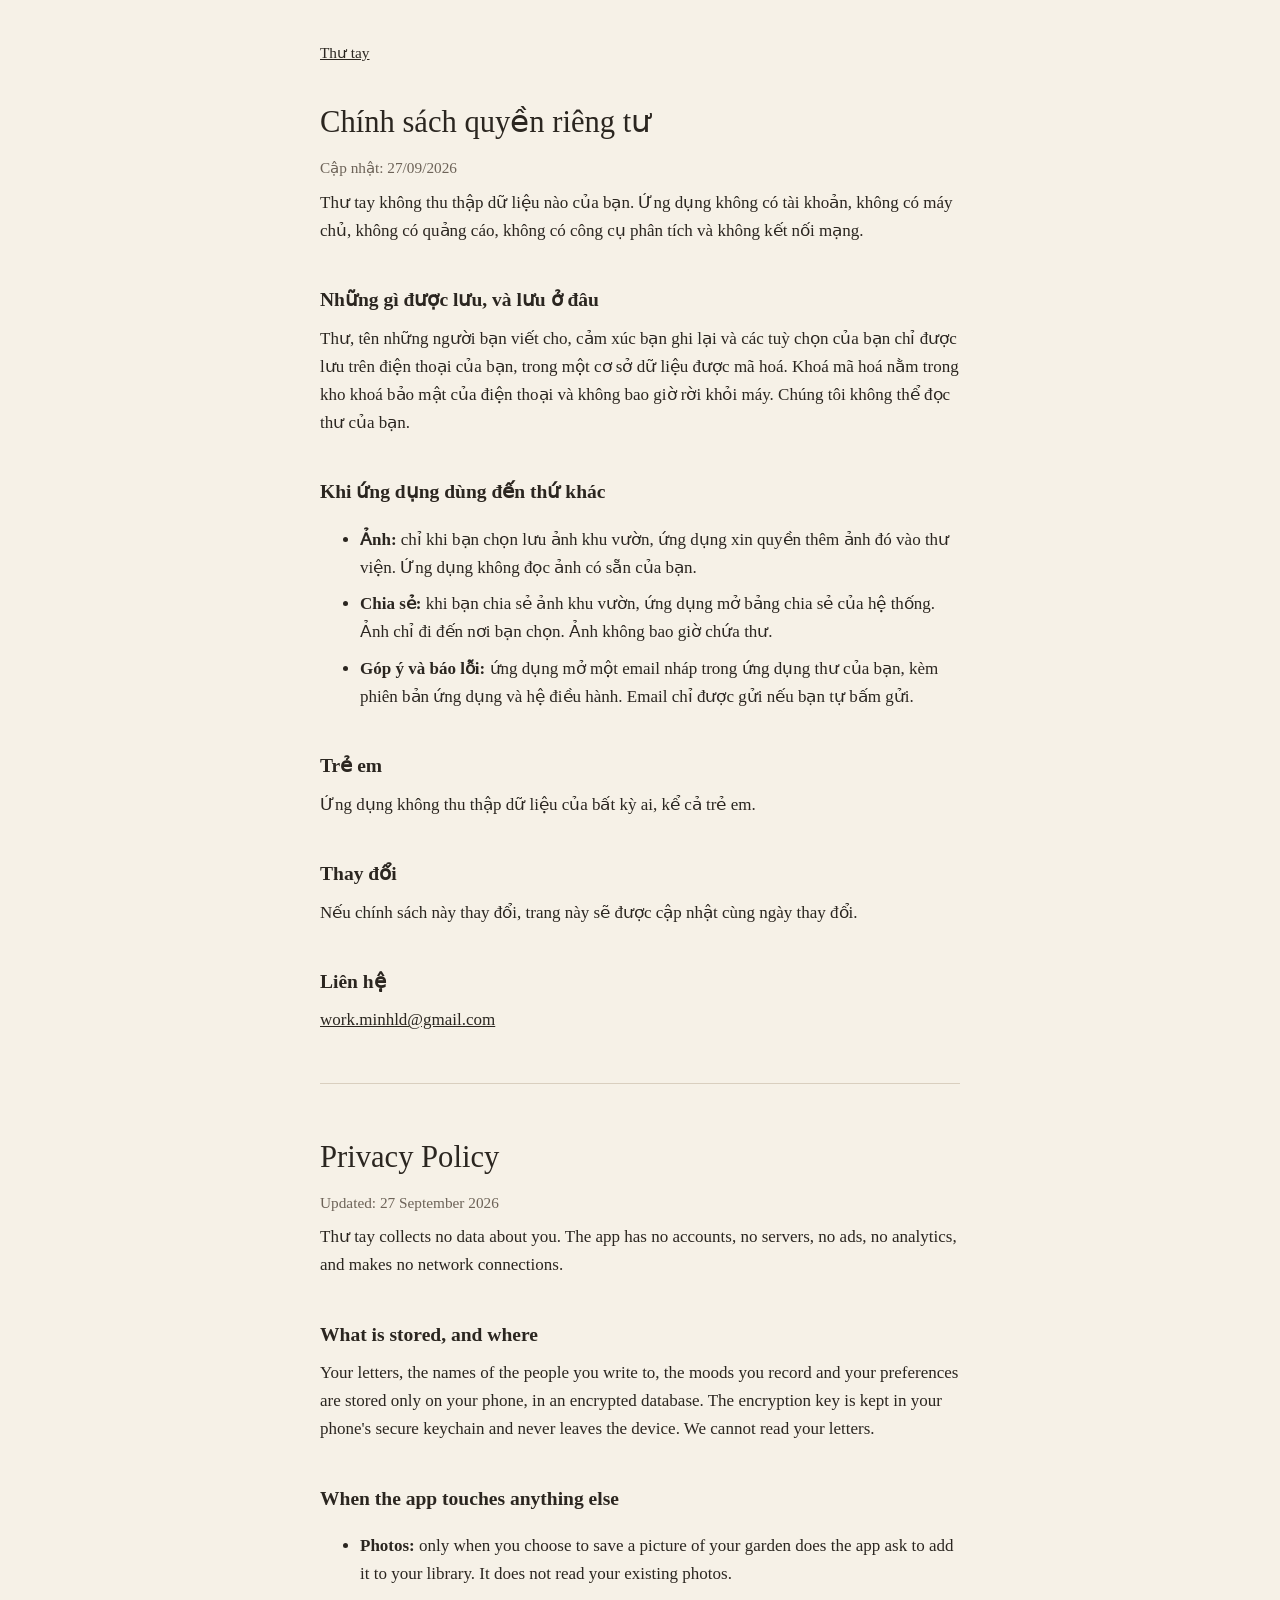
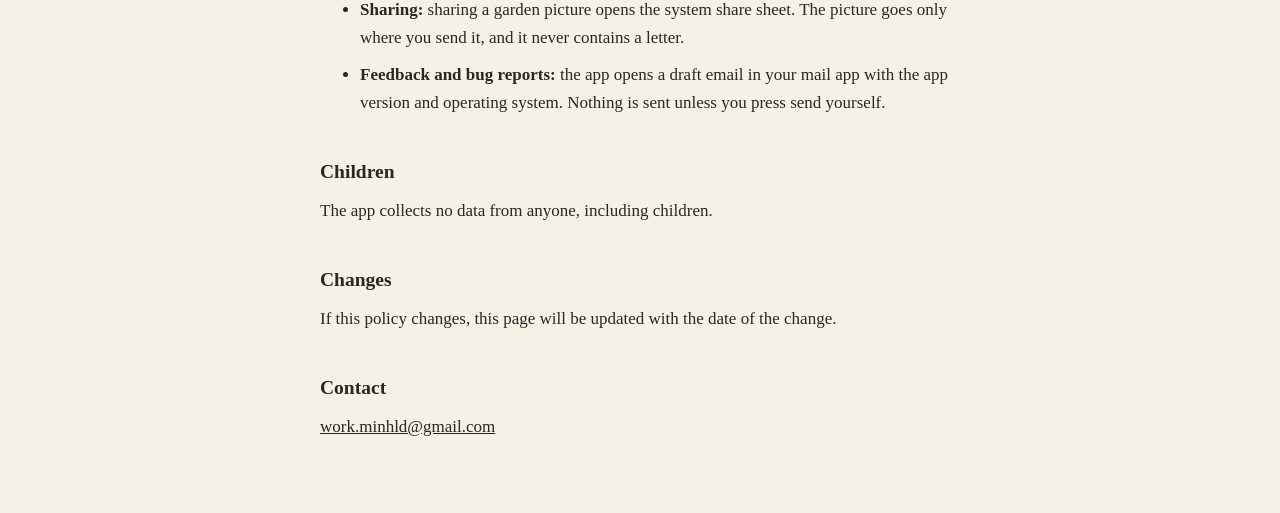
==== privacy.html @ fb114f40 "Add privacy policy and support pages for the store listings Co-Authored-By: Claude Opus 5.5 <noreply" ====
<!doctype html>
<html lang="vi">
<head>
<meta charset="utf-8">
<meta name="viewport" content="width=device-width, initial-scale=1">
<title>Quyền riêng tư · Thư tay</title>
<link rel="stylesheet" href="style.css">
</head>
<body>
<main>
<nav><a href="index.html">Thư tay</a></nav>

<h1>Chính sách quyền riêng tư</h1>
<p class="muted">Cập nhật: 27/09/2026</p>

<p>Thư tay không thu thập dữ liệu nào của bạn. Ứng dụng không có tài khoản, không có máy chủ,
không có quảng cáo, không có công cụ phân tích và không kết nối mạng.</p>

<h2>Những gì được lưu, và lưu ở đâu</h2>
<p>Thư, tên những người bạn viết cho, cảm xúc bạn ghi lại và các tuỳ chọn của bạn chỉ được lưu
trên điện thoại của bạn, trong một cơ sở dữ liệu được mã hoá. Khoá mã hoá nằm trong kho khoá
bảo mật của điện thoại và không bao giờ rời khỏi máy. Chúng tôi không thể đọc thư của bạn.</p>

<h2>Khi ứng dụng dùng đến thứ khác</h2>
<ul>
<li><strong>Ảnh:</strong> chỉ khi bạn chọn lưu ảnh khu vườn, ứng dụng xin quyền thêm ảnh đó vào
thư viện. Ứng dụng không đọc ảnh có sẵn của bạn.</li>
<li><strong>Chia sẻ:</strong> khi bạn chia sẻ ảnh khu vườn, ứng dụng mở bảng chia sẻ của hệ
thống. Ảnh chỉ đi đến nơi bạn chọn. Ảnh không bao giờ chứa thư.</li>
<li><strong>Góp ý và báo lỗi:</strong> ứng dụng mở một email nháp trong ứng dụng thư của bạn,
kèm phiên bản ứng dụng và hệ điều hành. Email chỉ được gửi nếu bạn tự bấm gửi.</li>
</ul>

<h2>Trẻ em</h2>
<p>Ứng dụng không thu thập dữ liệu của bất kỳ ai, kể cả trẻ em.</p>

<h2>Thay đổi</h2>
<p>Nếu chính sách này thay đổi, trang này sẽ được cập nhật cùng ngày thay đổi.</p>

<h2>Liên hệ</h2>
<p><a href="mailto:work.minhld@gmail.com">work.minhld@gmail.com</a></p>

<hr>

<h1>Privacy Policy</h1>
<p class="muted">Updated: 27 September 2026</p>

<p>Thư tay collects no data about you. The app has no accounts, no servers, no ads, no analytics,
and makes no network connections.</p>

<h2>What is stored, and where</h2>
<p>Your letters, the names of the people you write to, the moods you record and your preferences
are stored only on your phone, in an encrypted database. The encryption key is kept in your
phone's secure keychain and never leaves the device. We cannot read your letters.</p>

<h2>When the app touches anything else</h2>
<ul>
<li><strong>Photos:</strong> only when you choose to save a picture of your garden does the app ask
to add it to your library. It does not read your existing photos.</li>
<li><strong>Sharing:</strong> sharing a garden picture opens the system share sheet. The picture goes
only where you send it, and it never contains a letter.</li>
<li><strong>Feedback and bug reports:</strong> the app opens a draft email in your mail app with the
app version and operating system. Nothing is sent unless you press send yourself.</li>
</ul>

<h2>Children</h2>
<p>The app collects no data from anyone, including children.</p>

<h2>Changes</h2>
<p>If this policy changes, this page will be updated with the date of the change.</p>

<h2>Contact</h2>
<p><a href="mailto:work.minhld@gmail.com">work.minhld@gmail.com</a></p>
</main>
</body>
</html>
---- style.css ----
:root { --bg: #f6f1e7; --ink: #2b2620; --muted: #6d6358; --rule: #d9cfbf; }
@media (prefers-color-scheme: dark) { :root { --bg: #0e1026; --ink: #ece4d4; --muted: #a79f93; --rule: #2c2f4a; } }
body { margin: 0; background: var(--bg); color: var(--ink); font: 17px/1.65 Georgia, "Times New Roman", serif; }
main { max-width: 640px; margin: 0 auto; padding: 40px 16px 64px; }
h1 { font-size: 1.8em; margin: 0 0 4px; font-weight: normal; }
h2 { font-size: 1.15em; margin: 2em 0 .4em; }
p, li { margin: .5em 0; }
.muted { color: var(--muted); font-size: .9em; }
hr { border: 0; border-top: 1px solid var(--rule); margin: 48px 0; }
a { color: inherit; }
nav { margin-bottom: 32px; font-size: .9em; }
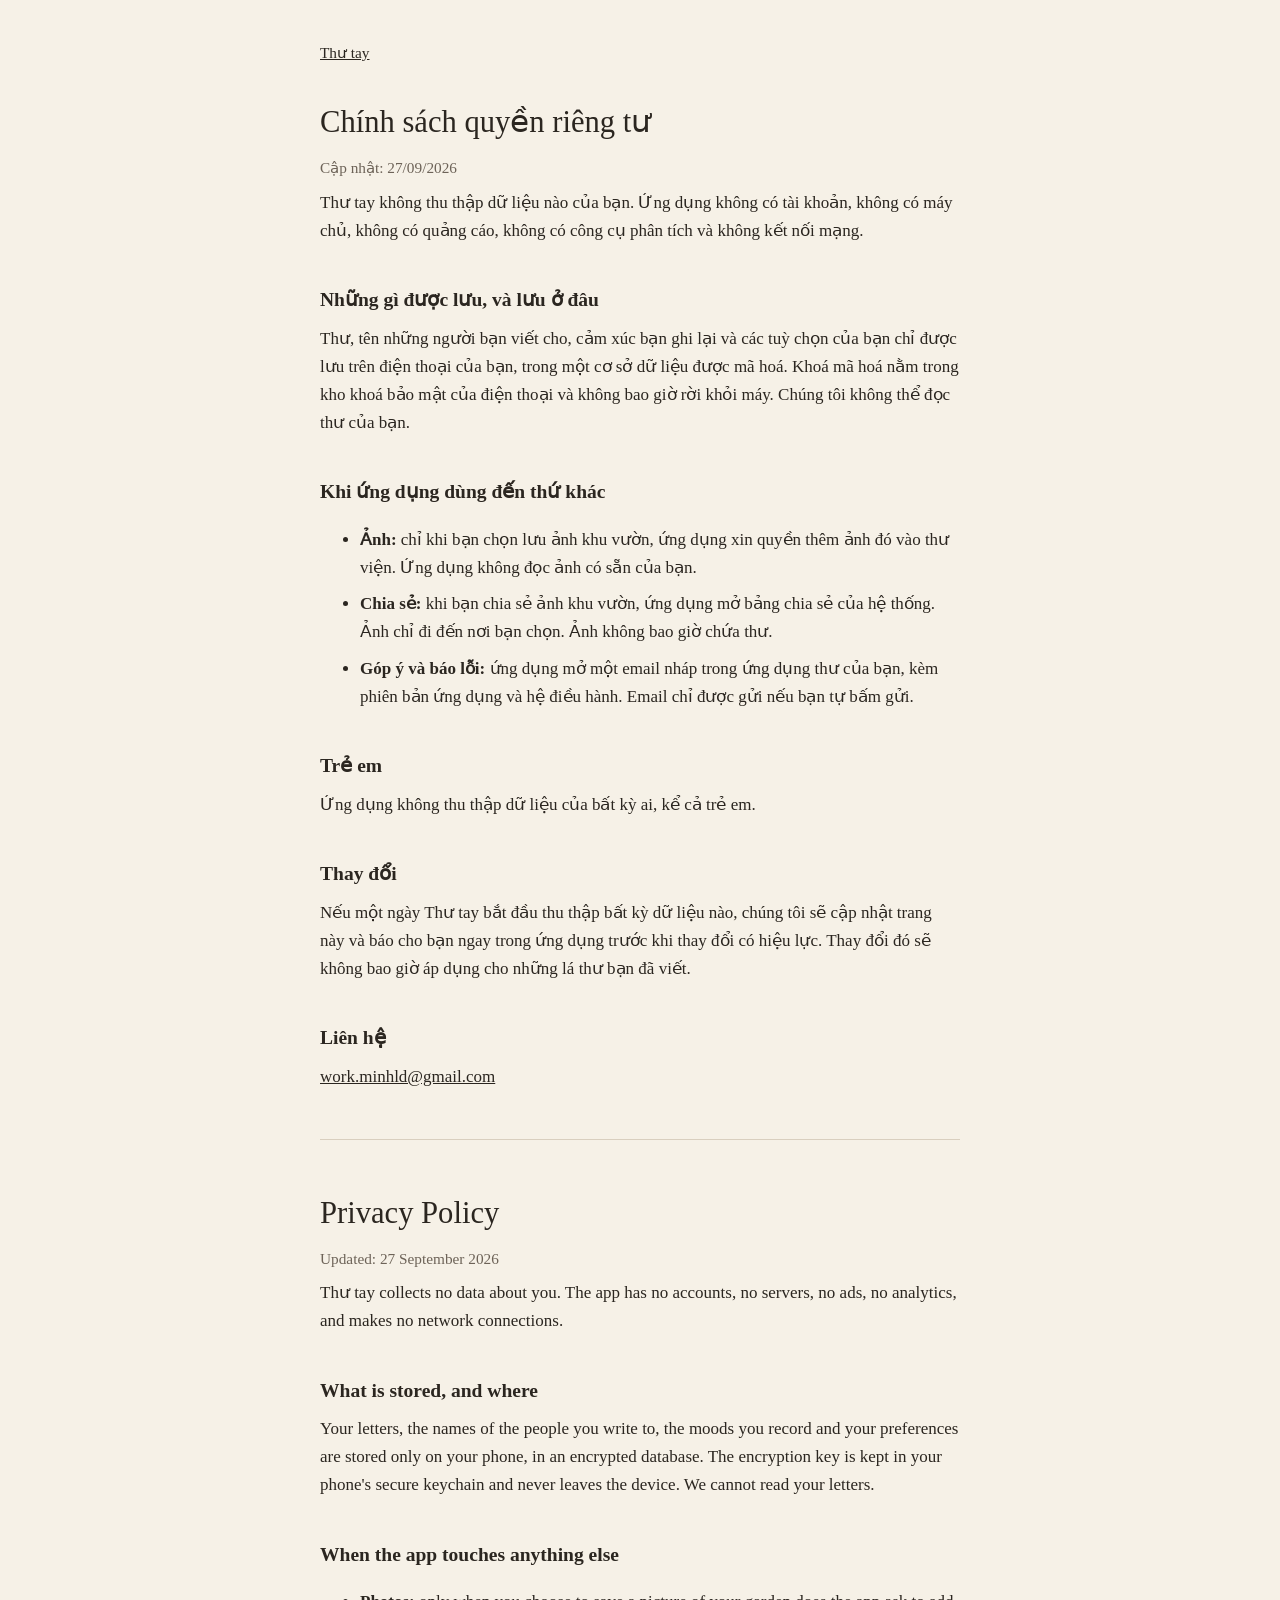
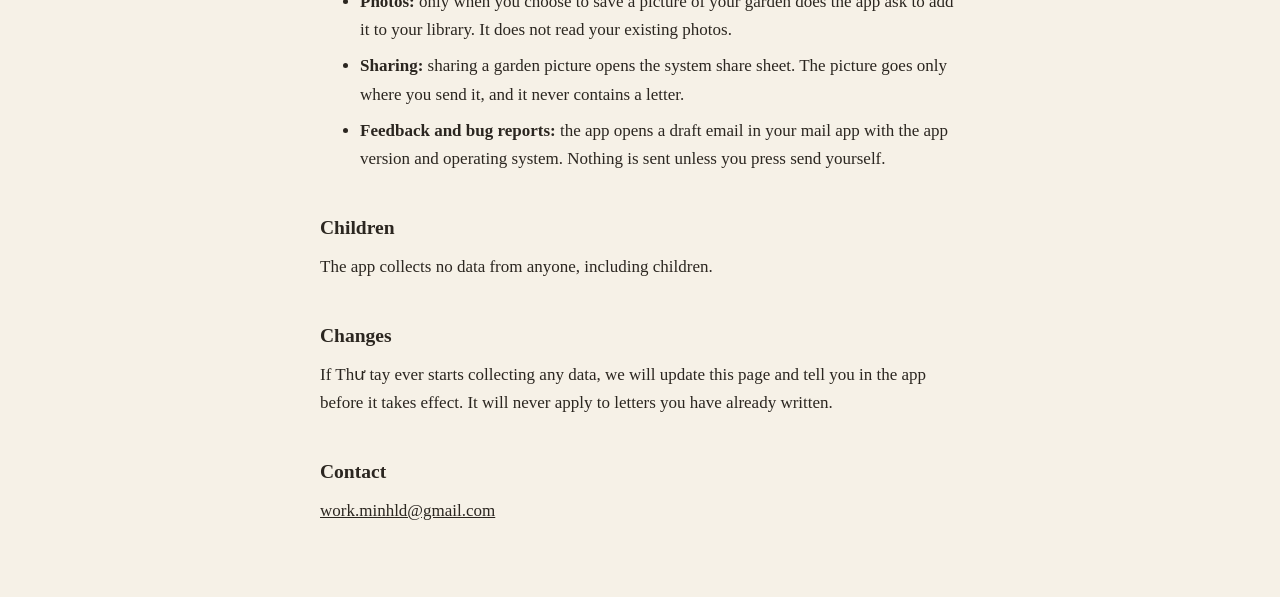
==== commit d97df2cc: "Promise in-app notice before any future data collection in the privacy policy Co-Authored-By: Claude" ====
--- a/privacy.html
+++ b/privacy.html
@@ -35,7 +35,9 @@
 <p>Ứng dụng không thu thập dữ liệu của bất kỳ ai, kể cả trẻ em.</p>
 
 <h2>Thay đổi</h2>
-<p>Nếu chính sách này thay đổi, trang này sẽ được cập nhật cùng ngày thay đổi.</p>
+<p>Nếu một ngày Thư tay bắt đầu thu thập bất kỳ dữ liệu nào, chúng tôi sẽ cập nhật trang này và
+báo cho bạn ngay trong ứng dụng trước khi thay đổi có hiệu lực. Thay đổi đó sẽ không bao giờ áp
+dụng cho những lá thư bạn đã viết.</p>
 
 <h2>Liên hệ</h2>
 <p><a href="mailto:work.minhld@gmail.com">work.minhld@gmail.com</a></p>
@@ -67,7 +69,8 @@
 <p>The app collects no data from anyone, including children.</p>
 
 <h2>Changes</h2>
-<p>If this policy changes, this page will be updated with the date of the change.</p>
+<p>If Thư tay ever starts collecting any data, we will update this page and tell you in the app
+before it takes effect. It will never apply to letters you have already written.</p>
 
 <h2>Contact</h2>
 <p><a href="mailto:work.minhld@gmail.com">work.minhld@gmail.com</a></p>
